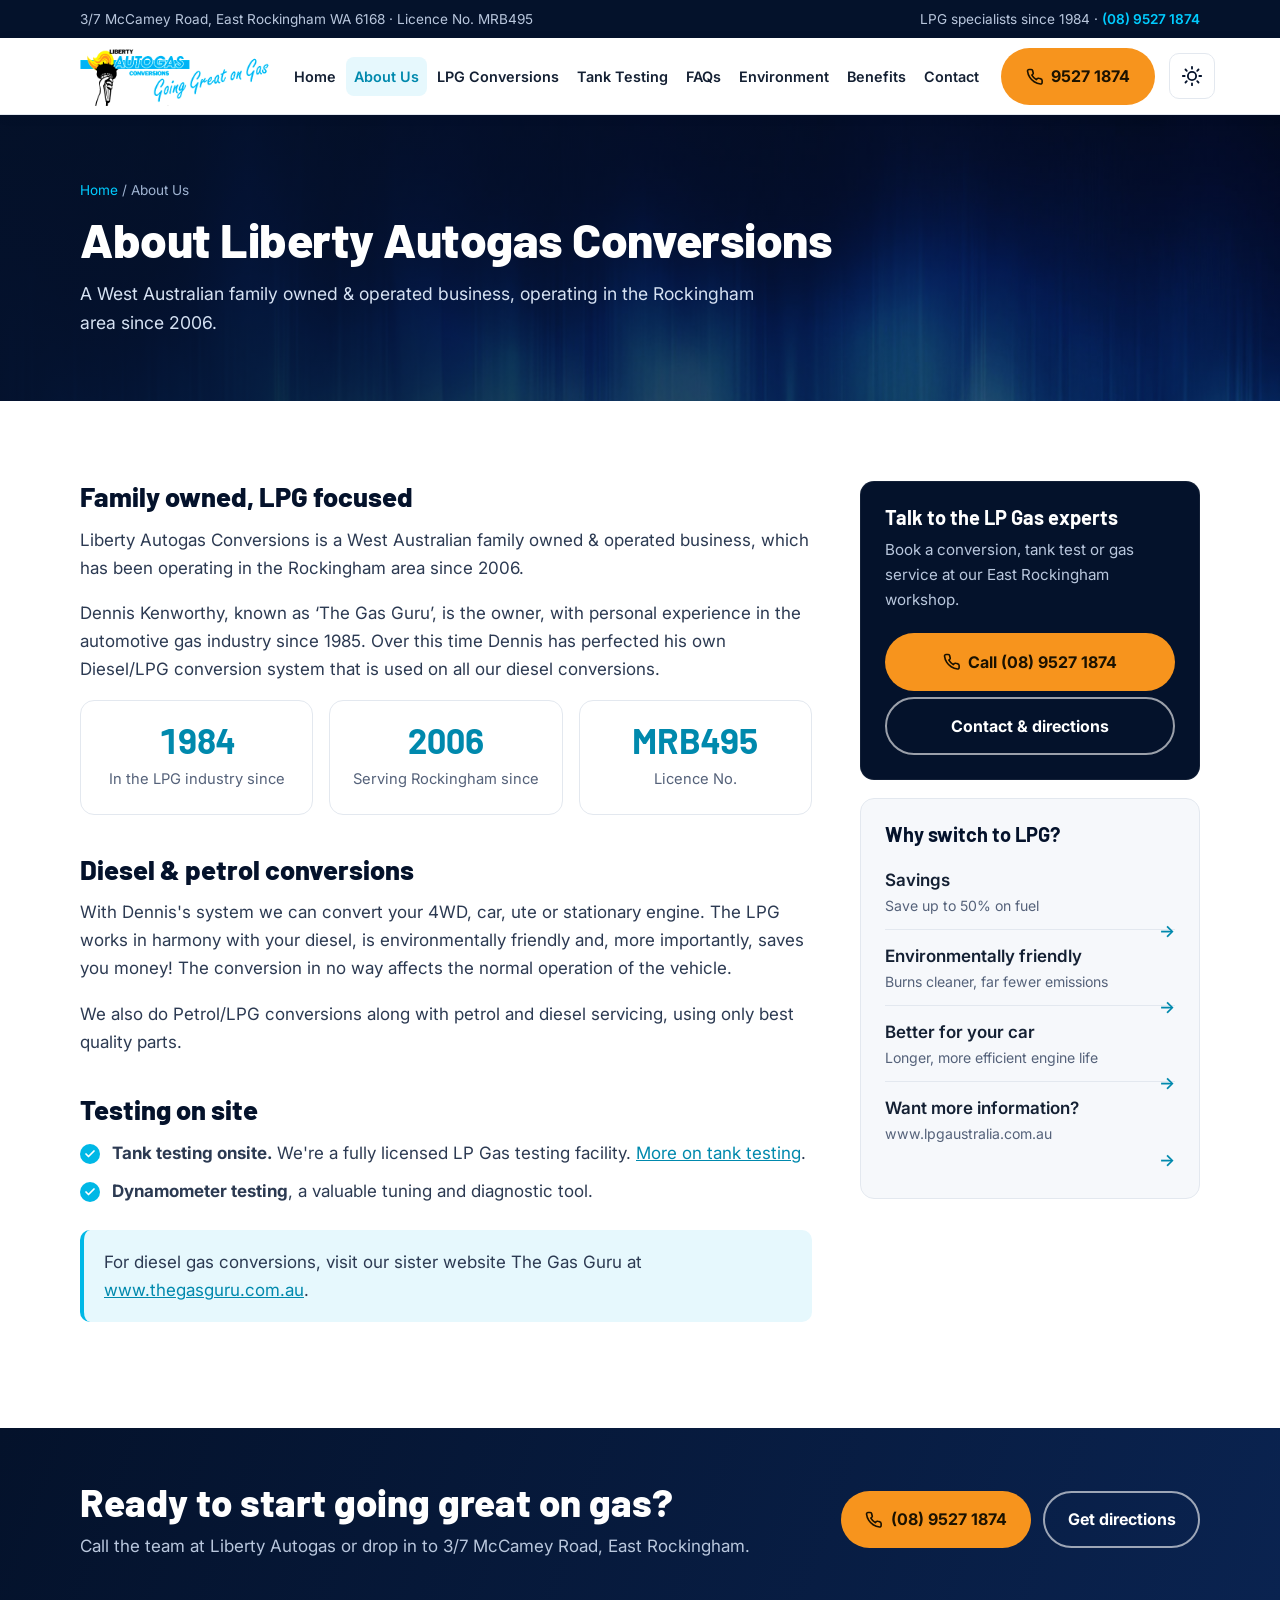
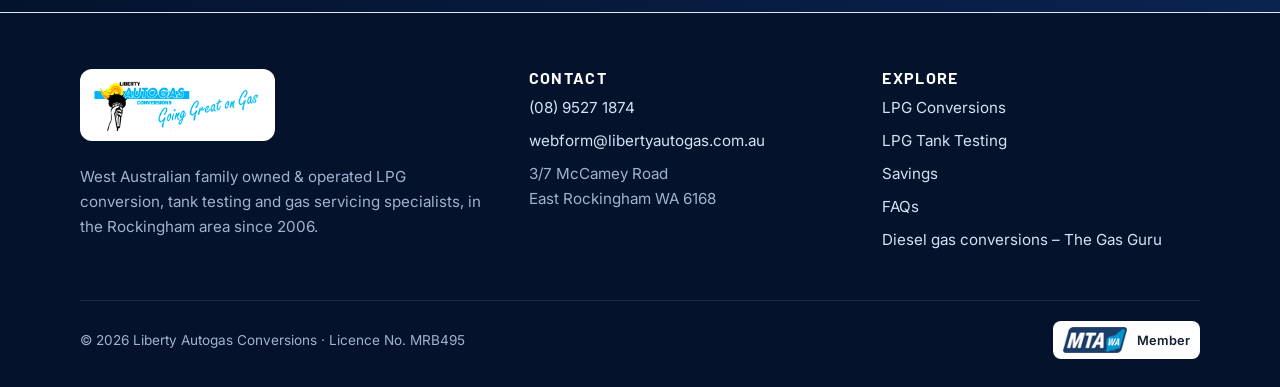
==== about.html @ 3447b06b "Initial commit: liberty-autogas site" ====
<!doctype html>
<html lang="en-AU">
<head>
  <meta charset="utf-8">
  <meta name="viewport" content="width=device-width, initial-scale=1">
  <title>About Us | Liberty Autogas Conversions, East Rockingham</title>
  <meta name="description" content="Liberty Autogas Conversions is a West Australian family owned and operated LPG business in the Rockingham area since 2006, run by Dennis Kenworthy, The Gas Guru.">
  <meta name="theme-color" content="#04122b">
  <script>try{var t=localStorage.getItem("la-theme");if(t==="dark"||t==="light")document.documentElement.setAttribute("data-theme",t)}catch(e){}</script>
  <link rel="preconnect" href="https://fonts.googleapis.com">
  <link rel="preconnect" href="https://fonts.gstatic.com" crossorigin>
  <link href="https://fonts.googleapis.com/css2?family=Barlow:wght@700;800&family=Inter:wght@400;600;700;800&display=swap" rel="stylesheet">
  <link rel="stylesheet" href="css/style.css">
</head>
<body>
<a class="skip" href="#main">Skip to content</a>
<div class="topbar">
  <div class="container">
    <span>3/7 McCamey Road, East Rockingham WA 6168 &middot; Licence No. MRB495</span>
    <span>LPG specialists since 1984 &middot; <a href="tel:+61895271874">(08) 9527 1874</a></span>
  </div>
</div>
<header class="site-header">
  <div class="container">
    <a class="logo" href="index.html" aria-label="Liberty Autogas Conversions home"><img src="images/liberty-autogas-logo.png" width="500" height="156" alt="Liberty Autogas Conversions - Going Great on Gas"></a>
    <nav class="nav" id="site-nav" aria-label="Main">
      <ul>
        <li><a href="index.html">Home</a></li>
        <li><a href="about.html" aria-current="page">About Us</a></li>
        <li><a href="conversions.html">LPG Conversions</a></li>
        <li><a href="lpg-tank-testing.html">Tank Testing</a></li>
        <li><a href="faq.html">FAQs</a></li>
        <li><a href="environment.html">Environment</a></li>
        <li><a href="benefits.html">Benefits</a></li>
        <li><a href="contact.html">Contact</a></li>
      </ul>
    </nav>
    <a class="btn btn-flame header-call" href="tel:+61895271874" aria-label="Call Liberty Autogas on 08 9527 1874"><svg viewBox="0 0 24 24" fill="none" stroke="currentColor" stroke-width="2.2" stroke-linecap="round" stroke-linejoin="round" aria-hidden="true"><path d="M22 16.9v3a2 2 0 0 1-2.2 2 19.8 19.8 0 0 1-8.6-3.1 19.5 19.5 0 0 1-6-6A19.8 19.8 0 0 1 2.1 4.2 2 2 0 0 1 4.1 2h3a2 2 0 0 1 2 1.7c.1.9.4 1.8.7 2.7a2 2 0 0 1-.5 2.1L8 9.8a16 16 0 0 0 6 6l1.3-1.3a2 2 0 0 1 2.1-.4c.9.3 1.8.6 2.7.7a2 2 0 0 1 1.7 2z"/></svg><span class="label"><span class="label-long">Call </span>9527 1874</span></a>
    <button class="theme-toggle" type="button" aria-label="Switch to dark mode" aria-pressed="false"><svg class="sun" viewBox="0 0 24 24" fill="none" stroke="currentColor" stroke-width="2" stroke-linecap="round" aria-hidden="true"><circle cx="12" cy="12" r="4.5"/><path d="M12 2v2M12 20v2M4.9 4.9l1.4 1.4M17.7 17.7l1.4 1.4M2 12h2M20 12h2M4.9 19.1l1.4-1.4M17.7 6.3l1.4-1.4"/></svg><svg class="moon" viewBox="0 0 24 24" fill="none" stroke="currentColor" stroke-width="2" stroke-linecap="round" stroke-linejoin="round" aria-hidden="true"><path d="M21 12.8A9 9 0 1 1 11.2 3a7 7 0 0 0 9.8 9.8z"/></svg></button>
    <button class="menu-toggle" type="button" aria-controls="site-nav" aria-expanded="false" aria-label="Open menu"><span></span></button>
  </div>
</header>
<main id="main">
<section class="page-hero">
  <div class="container">
    <div class="crumbs"><a href="index.html">Home</a> / About Us</div>
    <h1>About Liberty Autogas Conversions</h1>
    <p>A West Australian family owned &amp; operated business, operating in the Rockingham area since 2006.</p>
  </div>
</section>
<section class="section"><div class="container layout"><div class="prose">
      <h2>Family owned, LPG focused</h2>
      <p>Liberty Autogas Conversions is a West Australian family owned &amp; operated business, which has been operating in the Rockingham area since 2006.</p>
      <p>Dennis Kenworthy, known as &lsquo;The Gas Guru&rsquo;, is the owner, with personal experience in the automotive gas industry since 1985. Over this time Dennis has perfected his own Diesel/LPG conversion system that is used on all our diesel conversions.</p>
      <div class="stat-row">
        <div class="stat"><strong>1984</strong><span>In the LPG industry since</span></div>
        <div class="stat"><strong>2006</strong><span>Serving Rockingham since</span></div>
        <div class="stat"><strong>MRB495</strong><span>Licence No.</span></div>
      </div>
      <h2>Diesel &amp; petrol conversions</h2>
      <p>With Dennis's system we can convert your 4WD, car, ute or stationary engine. The LPG works in harmony with your diesel, is environmentally friendly and, more importantly, saves you money! The conversion in no way affects the normal operation of the vehicle.</p>
      <p>We also do Petrol/LPG conversions along with petrol and diesel servicing, using only best quality parts.</p>
      <h2>Testing on site</h2>
      <ul class="ticks">
        <li><strong>Tank testing onsite.</strong> We're a fully licensed LP Gas testing facility. <a href="lpg-tank-testing.html">More on tank testing</a>.</li>
        <li><strong>Dynamometer testing</strong>, a valuable tuning and diagnostic tool.</li>
      </ul>
      <div class="note"><p>For diesel gas conversions, visit our sister website The Gas Guru at <a href="https://www.thegasguru.com.au" target="_blank" rel="noopener">www.thegasguru.com.au</a>.</p></div>
</div>
    <aside class="sidebar">
      <div class="side-card dark">
        <h3>Talk to the LP Gas experts</h3>
        <p>Book a conversion, tank test or gas service at our East Rockingham workshop.</p>
        <a class="btn btn-flame" href="tel:+61895271874"><svg viewBox="0 0 24 24" fill="none" stroke="currentColor" stroke-width="2.2" stroke-linecap="round" stroke-linejoin="round" aria-hidden="true"><path d="M22 16.9v3a2 2 0 0 1-2.2 2 19.8 19.8 0 0 1-8.6-3.1 19.5 19.5 0 0 1-6-6A19.8 19.8 0 0 1 2.1 4.2 2 2 0 0 1 4.1 2h3a2 2 0 0 1 2 1.7c.1.9.4 1.8.7 2.7a2 2 0 0 1-.5 2.1L8 9.8a16 16 0 0 0 6 6l1.3-1.3a2 2 0 0 1 2.1-.4c.9.3 1.8.6 2.7.7a2 2 0 0 1 1.7 2z"/></svg> Call (08) 9527 1874</a>
        <a class="btn btn-ghost" href="contact.html">Contact &amp; directions</a>
      </div>
      <div class="side-card">
        <h3>Why switch to LPG?</h3>
        <ul class="side-links">
          <li><a href="savings.html">Savings<small>Save up to 50% on fuel</small></a></li>
          <li><a href="environment.html">Environmentally friendly<small>Burns cleaner, far fewer emissions</small></a></li>
          <li><a href="benefits.html">Better for your car<small>Longer, more efficient engine life</small></a></li>
          <li><a href="https://www.lpgaustralia.com.au" target="_blank" rel="noopener">Want more information?<small>www.lpgaustralia.com.au</small></a></li>
        </ul>
      </div>
    </aside>
</div></section>
<section class="band">
  <div class="container">
    <div>
      <h2>Ready to start going great on gas?</h2>
      <p>Call the team at Liberty Autogas or drop in to 3/7 McCamey Road, East Rockingham.</p>
    </div>
    <div class="band-actions">
      <a class="btn btn-flame" href="tel:+61895271874"><svg viewBox="0 0 24 24" fill="none" stroke="currentColor" stroke-width="2.2" stroke-linecap="round" stroke-linejoin="round" aria-hidden="true"><path d="M22 16.9v3a2 2 0 0 1-2.2 2 19.8 19.8 0 0 1-8.6-3.1 19.5 19.5 0 0 1-6-6A19.8 19.8 0 0 1 2.1 4.2 2 2 0 0 1 4.1 2h3a2 2 0 0 1 2 1.7c.1.9.4 1.8.7 2.7a2 2 0 0 1-.5 2.1L8 9.8a16 16 0 0 0 6 6l1.3-1.3a2 2 0 0 1 2.1-.4c.9.3 1.8.6 2.7.7a2 2 0 0 1 1.7 2z"/></svg> (08) 9527 1874</a>
      <a class="btn btn-ghost" href="contact.html">Get directions</a>
    </div>
  </div>
</section>
</main>
<footer class="site-footer">
  <div class="container">
    <div class="footer-grid">
      <div>
        <a class="footer-logo" href="index.html"><img loading="lazy" decoding="async" src="images/liberty-autogas-logo.png" width="500" height="156" alt="Liberty Autogas Conversions"></a>
        <p>West Australian family owned &amp; operated LPG conversion, tank testing and gas servicing specialists, in the Rockingham area since 2006.</p>
      </div>
      <div>
        <h3>Contact</h3>
        <ul>
          <li><a href="tel:+61895271874">(08) 9527 1874</a></li>
          <li><a href="mailto:webform@libertyautogas.com.au">webform@libertyautogas.com.au</a></li>
          <li>3/7 McCamey Road<br>East Rockingham WA 6168</li>
        </ul>
      </div>
      <div>
        <h3>Explore</h3>
        <ul>
          <li><a href="conversions.html">LPG Conversions</a></li>
          <li><a href="lpg-tank-testing.html">LPG Tank Testing</a></li>
          <li><a href="savings.html">Savings</a></li>
          <li><a href="faq.html">FAQs</a></li>
          <li><a href="https://www.thegasguru.com.au" target="_blank" rel="noopener">Diesel gas conversions &ndash; The Gas Guru</a></li>
        </ul>
      </div>
    </div>
    <div class="footer-bottom">
      <span>&copy; <span id="year">2026</span> Liberty Autogas Conversions &middot; Licence No. MRB495</span>
      <a class="mta" href="https://www.mtawa.com.au" target="_blank" rel="noopener"><img loading="lazy" decoding="async" src="images/MTA_Logo.png" width="74" height="30" alt="MTA - Motor Trade Association of Western Australia"> Member</a>
    </div>
  </div>
</footer>
<div class="call-bar">
  <a class="btn btn-flame" href="tel:+61895271874"><svg viewBox="0 0 24 24" fill="none" stroke="currentColor" stroke-width="2.2" stroke-linecap="round" stroke-linejoin="round" aria-hidden="true"><path d="M22 16.9v3a2 2 0 0 1-2.2 2 19.8 19.8 0 0 1-8.6-3.1 19.5 19.5 0 0 1-6-6A19.8 19.8 0 0 1 2.1 4.2 2 2 0 0 1 4.1 2h3a2 2 0 0 1 2 1.7c.1.9.4 1.8.7 2.7a2 2 0 0 1-.5 2.1L8 9.8a16 16 0 0 0 6 6l1.3-1.3a2 2 0 0 1 2.1-.4c.9.3 1.8.6 2.7.7a2 2 0 0 1 1.7 2z"/></svg> Call now</a>
  <a class="btn btn-cyan" href="contact.html"><svg viewBox="0 0 24 24" fill="none" stroke="currentColor" stroke-width="2" stroke-linecap="round" stroke-linejoin="round" aria-hidden="true"><path d="M20 10c0 6-8 12-8 12s-8-6-8-12a8 8 0 0 1 16 0z"/><circle cx="12" cy="10" r="3"/></svg> Find us</a>
</div>
<button class="to-top" type="button" aria-label="Back to top"><svg viewBox="0 0 24 24" fill="none" stroke="currentColor" stroke-width="2.5" stroke-linecap="round" stroke-linejoin="round" aria-hidden="true"><path d="M18 15l-6-6-6 6"/></svg></button>
<script src="js/main.js"></script>
</body>
</html>
---- css/style.css ----
/* Liberty Autogas Conversions — refreshed site styles */
:root {
  --cyan: #00b8e6;        /* brand cyan (old site used #0CF), deepened slightly for contrast */
  --cyan-bright: #00ccff;
  --cyan-soft: #e6f8fd;
  --navy: #04122b;
  --navy-2: #0a2350;
  --flame: #f7941d;       /* torch flame / "hybrid" badge orange */
  --flame-dark: #d97706;
  --ink: #142033;
  --muted: #55627a;
  --line: #e3e8ef;
  --bg: #f6f8fb;
  --white: #ffffff;
  --radius: 14px;
  --shadow: 0 10px 30px rgba(4, 18, 43, .08);
  --max: 1160px;
}

*, *::before, *::after { box-sizing: border-box; }
html { -webkit-text-size-adjust: 100%; scroll-behavior: smooth; }
body {
  margin: 0;
  font-family: "Inter", system-ui, -apple-system, "Segoe UI", Roboto, Arial, sans-serif;
  font-size: 17px;
  line-height: 1.65;
  color: var(--ink);
  background: var(--body-bg);
  overflow-x: hidden;
}
img { max-width: 100%; height: auto; display: block; }
a { color: var(--link); }
a:hover { color: var(--link-hover); }
h1, h2, h3 { font-family: "Barlow", "Inter", system-ui, sans-serif; line-height: 1.15; margin: 0 0 .5em; color: var(--heading); }
h1 { font-size: clamp(2.1rem, 5.5vw, 3.6rem); font-weight: 800; letter-spacing: -.01em; }
h2 { font-size: clamp(1.6rem, 3.6vw, 2.4rem); font-weight: 800; }
h3 { font-size: 1.25rem; font-weight: 700; }
p { margin: 0 0 1em; }

.container { width: 100%; max-width: var(--max); margin: 0 auto; padding: 0 20px; }
.skip { position: absolute; left: -9999px; }
.skip:focus { left: 12px; top: 12px; z-index: 100; background: var(--surface); padding: 8px 12px; }

/* ---------- Buttons ---------- */
.btn {
  display: inline-flex; align-items: center; justify-content: center; gap: .5em;
  padding: .85em 1.4em; border-radius: 999px; font-weight: 700; font-size: 1rem;
  text-decoration: none; border: 2px solid transparent; transition: .2s ease; cursor: pointer;
  white-space: nowrap;
}
.btn svg { width: 1.1em; height: 1.1em; flex: none; }
.btn-flame { background: var(--flame); color: #1b1200; }
.btn-flame:hover { background: var(--flame-dark); color: #fff; }
.btn-cyan { background: var(--cyan); color: #fff; }
.btn-cyan:hover { background: var(--navy-2); color: #fff; }
.btn-ghost { border-color: rgba(255,255,255,.6); color: #fff; }
.btn-ghost:hover { background: #fff; color: var(--navy); }

/* ---------- Top bar ---------- */
.topbar { background: var(--navy); color: #b9c7dd; font-size: .85rem; }
.topbar .container { display: flex; justify-content: space-between; gap: 16px; padding-top: 8px; padding-bottom: 8px; }
.topbar a { color: var(--cyan-bright); text-decoration: none; font-weight: 600; }

/* ---------- Header ---------- */
.site-header { position: sticky; top: 0; z-index: 50; background: var(--header-bg); border-bottom: 1px solid var(--line); box-shadow: 0 2px 12px rgba(4,18,43,.05); }
.site-header .container { display: flex; align-items: center; gap: 14px; min-height: 76px; }
.logo { flex: none; display: block; }
.logo img { height: 60px; width: auto; }
.nav { margin-left: auto; }
.nav ul { list-style: none; margin: 0; padding: 0; display: flex; gap: 2px; }
.nav a {
  display: block; padding: 8px 11px; border-radius: 8px; text-decoration: none;
  color: var(--ink); font-weight: 600; font-size: .95rem; white-space: nowrap;
}
.nav a:hover { background: var(--cyan-soft); color: var(--heading); }
.nav a[aria-current="page"] { color: var(--link); background: var(--cyan-soft); }
.header-call { flex: none; }
.menu-toggle {
  display: none; margin-left: 8px; width: 46px; height: 46px; border-radius: 10px;
  border: 1px solid var(--line); background: var(--surface); cursor: pointer; padding: 0;
  align-items: center; justify-content: center;
}
.menu-toggle span, .menu-toggle span::before, .menu-toggle span::after {
  display: block; width: 22px; height: 2.5px; background: var(--heading); border-radius: 2px; position: relative; transition: .2s;
}
.menu-toggle span::before, .menu-toggle span::after { content: ""; position: absolute; left: 0; }
.menu-toggle span::before { top: -7px; }
.menu-toggle span::after { top: 7px; }
.menu-open .menu-toggle span { background: transparent; }
.menu-open .menu-toggle span::before { top: 0; transform: rotate(45deg); }
.menu-open .menu-toggle span::after { top: 0; transform: rotate(-45deg); }

/* ---------- Hero ---------- */
.hero {
  position: relative; color: #fff; overflow: hidden;
  background: var(--navy) url("../images/PageBG1.jpg") center bottom / cover no-repeat;
}
.hero::before { content: ""; position: absolute; inset: 0; background: linear-gradient(100deg, rgba(4,18,43,.92) 0%, rgba(4,18,43,.7) 55%, rgba(4,18,43,.25) 100%); }
.hero .container { position: relative; display: grid; grid-template-columns: 1.3fr .7fr; gap: 40px; align-items: center; padding-top: 88px; padding-bottom: 96px; }
.hero h1 { color: #fff; }
.hero h1 em { font-style: normal; color: var(--cyan-bright); }
.eyebrow { display: inline-block; font-size: .8rem; font-weight: 700; letter-spacing: .14em; text-transform: uppercase; color: var(--cyan-bright); margin-bottom: 14px; }
.hero .lead { font-size: 1.15rem; color: #d6e2f3; max-width: 36em; }
.hero-actions { display: flex; flex-wrap: wrap; gap: 12px; margin-top: 26px; }
.hero-badge { justify-self: center; max-width: 340px; transform: rotate(-4deg); filter: drop-shadow(0 12px 30px rgba(0,0,0,.4)); }
.hero-facts { display: flex; flex-wrap: wrap; gap: 10px 28px; margin: 30px 0 0; padding: 0; list-style: none; color: #c4d3ea; font-size: .95rem; }
.hero-facts li::before { content: "✓"; color: var(--cyan-bright); font-weight: 800; margin-right: 8px; }

.page-hero { position: relative; color: #fff; background: var(--navy) url("../images/PageBG1.jpg") center 80% / cover no-repeat; }
.page-hero::before { content: ""; position: absolute; inset: 0; background: linear-gradient(90deg, rgba(4,18,43,.92), rgba(4,18,43,.55)); }
.page-hero .container { position: relative; padding-top: 64px; padding-bottom: 64px; }
.page-hero h1 { color: #fff; font-size: clamp(2rem, 5vw, 3rem); margin-bottom: .25em; }
.page-hero p { color: #d6e2f3; font-size: 1.1rem; max-width: 40em; margin: 0; }
.crumbs { font-size: .85rem; color: #9fb3d1; margin-bottom: 10px; }
.crumbs a { color: var(--cyan-bright); text-decoration: none; }

/* ---------- Sections ---------- */
.section { padding: 80px 0; }
.section-alt { background: var(--bg); }
.section-head { max-width: 720px; margin: 0 0 40px; }
.section-head.center { margin-left: auto; margin-right: auto; text-align: center; }
.section-head p { color: var(--muted); font-size: 1.08rem; }
.kicker { font-size: .8rem; font-weight: 800; letter-spacing: .14em; text-transform: uppercase; color: var(--link); display: block; margin-bottom: 8px; }

.grid { display: grid; gap: 22px; }
.grid-4 { grid-template-columns: repeat(4, 1fr); }
.grid-3 { grid-template-columns: repeat(3, 1fr); }
.grid-2 { grid-template-columns: repeat(2, 1fr); }

.card {
  background: var(--surface); border: 1px solid var(--line); border-radius: var(--radius); padding: 28px;
  box-shadow: var(--shadow); display: flex; flex-direction: column;
}
.card p { color: var(--muted); }
.card .more { margin-top: auto; font-weight: 700; text-decoration: none; }
.card .more::after { content: " →"; }
.icon {
  width: 54px; height: 54px; border-radius: 14px; display: grid; place-items: center;
  background: var(--cyan-soft); color: var(--link); margin-bottom: 18px;
}
.icon svg { width: 28px; height: 28px; }
.card-dark { background: var(--navy); border-color: var(--navy); color: #d6e2f3; }
.card-dark h3 { color: #fff; }
.card-dark p { color: #b9c7dd; }
.card-dark .icon { background: rgba(0,204,255,.12); color: var(--cyan-bright); }
.card-dark .more { color: var(--cyan-bright); }

.split { display: grid; grid-template-columns: 1.1fr .9fr; gap: 56px; align-items: center; }
.ticks { list-style: none; padding: 0; margin: 0 0 1.2em; }
.ticks li { position: relative; padding-left: 32px; margin-bottom: 10px; }
.ticks li::before {
  content: ""; position: absolute; left: 0; top: .3em; width: 20px; height: 20px; border-radius: 50%;
  background: var(--cyan) url("data:image/svg+xml,%3Csvg xmlns='http://www.w3.org/2000/svg' viewBox='0 0 24 24' fill='none' stroke='white' stroke-width='3.5' stroke-linecap='round' stroke-linejoin='round'%3E%3Cpolyline points='20 6 9 17 4 12'/%3E%3C/svg%3E") center / 12px no-repeat;
}
.stat-row { display: grid; grid-template-columns: repeat(3, 1fr); gap: 16px; }
.stat { background: var(--surface); border: 1px solid var(--line); border-radius: var(--radius); padding: 22px; text-align: center; }
.stat strong { display: block; font-family: "Barlow", sans-serif; font-size: 2.2rem; line-height: 1; color: var(--link); margin-bottom: 6px; }
.stat span { font-size: .92rem; color: var(--muted); }

.figure { background: var(--surface); border: 1px solid var(--line); border-radius: var(--radius); padding: 22px; box-shadow: var(--shadow); }
.figure img { margin: 0 auto; }
.figure figcaption { font-size: .88rem; color: var(--muted); margin-top: 12px; text-align: center; }
.parts { display: flex; flex-wrap: wrap; gap: 16px; justify-content: center; margin-top: 18px; }
.parts figure { margin: 0; text-align: center; }
.parts figcaption { font-size: .85rem; color: var(--muted); margin-top: 6px; }

.brands { display: flex; flex-wrap: wrap; gap: 10px; margin: 8px 0 0; padding: 0; list-style: none; }
.brands li { background: var(--cyan-soft); color: var(--heading); font-weight: 700; border-radius: 999px; padding: 6px 14px; font-size: .92rem; }

/* Callout band */
.band { background: linear-gradient(110deg, var(--navy) 0%, var(--navy-2) 100%); color: #fff; }
.band .container { display: flex; align-items: center; justify-content: space-between; gap: 24px; padding-top: 52px; padding-bottom: 52px; }
.band h2 { color: #fff; margin-bottom: .2em; }
.band p { color: #b9c7dd; margin: 0; }
.band-actions { display: flex; gap: 12px; flex-wrap: wrap; flex: none; }

.note { background: var(--cyan-soft); border-left: 4px solid var(--cyan); border-radius: 10px; padding: 18px 20px; margin: 1.5em 0; }
.note p:last-child { margin: 0; }

/* Page layout with sidebar */
.layout { display: grid; grid-template-columns: minmax(0, 1fr) 340px; gap: 48px; align-items: start; }
.prose h2 { font-size: 1.7rem; margin-top: 1.4em; }
.prose h2:first-child { margin-top: 0; }
.prose p, .prose li { color: var(--text-2); }
.sidebar { display: grid; gap: 18px; position: sticky; top: 100px; }
.side-card { background: var(--bg); border: 1px solid var(--line); border-radius: var(--radius); padding: 24px; }
.side-card h3 { margin-bottom: .4em; }
.side-card p { font-size: .95rem; color: var(--muted); }
.side-card.dark { background: var(--navy); border-color: var(--navy); }
.side-card.dark h3 { color: #fff; }
.side-card.dark p { color: #b9c7dd; }
.side-card .btn { width: 100%; margin-top: 6px; }
.side-links { list-style: none; margin: 0; padding: 0; }
.side-links li + li { border-top: 1px solid var(--line); }
.side-links a { display: block; padding: 12px 0; text-decoration: none; font-weight: 600; color: var(--ink); }
.side-links a::after { content: "→"; float: right; color: var(--link); }
.side-links a:hover { color: var(--link); }
.side-links small { display: block; font-weight: 400; color: var(--muted); font-size: .88rem; }

/* Tables */
.table-wrap { overflow-x: auto; -webkit-overflow-scrolling: touch; border: 1px solid var(--line); border-radius: var(--radius); margin: 1.2em 0 1.8em; background: var(--surface); }
table { width: 100%; border-collapse: collapse; font-size: .95rem; }
th, td { padding: 12px 14px; text-align: left; border-bottom: 1px solid var(--line); white-space: nowrap; }
thead th { background: var(--navy); color: #fff; font-weight: 700; }
tbody tr:nth-child(even) { background: var(--bg); }
tbody tr:last-child td { border-bottom: 0; }
td.num, th.num { text-align: right; }
td.hi { color: var(--link); font-weight: 800; }

/* Emissions bars */
.bars { display: grid; gap: 14px; margin: 1em 0 2em; }
.bar-row { display: grid; grid-template-columns: 210px 1fr 54px; gap: 12px; align-items: center; font-size: .95rem; }
.bar { height: 12px; background: var(--line); border-radius: 999px; overflow: hidden; }
.bar i { display: block; height: 100%; background: linear-gradient(90deg, var(--cyan), var(--cyan-bright)); border-radius: inherit; }
.bar-row b { text-align: right; color: var(--link); }

/* FAQ */
.faq details { border: 1px solid var(--line); border-radius: 12px; background: var(--surface); margin-bottom: 12px; }
.faq summary {
  list-style: none; cursor: pointer; padding: 18px 54px 18px 20px; font-weight: 700; position: relative; color: var(--heading);
}
.faq summary::-webkit-details-marker { display: none; }
.faq summary::after {
  content: "+"; position: absolute; right: 18px; top: 50%; transform: translateY(-50%);
  width: 28px; height: 28px; border-radius: 50%; background: var(--cyan-soft); color: var(--link);
  display: grid; place-items: center; font-size: 1.2rem; line-height: 1;
}
.faq details[open] summary::after { content: "–"; }
.faq .answer { padding: 0 20px 18px; color: var(--text-2); }
.faq .answer ul { margin-top: 0; }

/* Contact */
.contact-grid { display: grid; grid-template-columns: 1fr 1fr; gap: 28px; align-items: stretch; }
.contact-list { list-style: none; padding: 0; margin: 0; display: grid; gap: 18px; }
.contact-list li { display: flex; gap: 16px; align-items: flex-start; }
.contact-list .icon { margin: 0; flex: none; width: 48px; height: 48px; }
.contact-list strong { display: block; color: var(--heading); }
.contact-list a { font-weight: 600; word-break: break-word; }
.map { border-radius: var(--radius); overflow: hidden; border: 1px solid var(--line); min-height: 340px; background: var(--bg); }
.map iframe { width: 100%; height: 100%; min-height: 340px; border: 0; display: block; }

/* ---------- Footer ---------- */
.site-footer { background: var(--navy); color: #9fb3d1; font-size: .95rem; }
.site-footer .container { padding-top: 56px; padding-bottom: 28px; }
.footer-grid { display: grid; grid-template-columns: 1.3fr 1fr 1fr; gap: 36px; }
.footer-logo { background: #fff; border-radius: 12px; padding: 10px 14px; display: inline-block; margin-bottom: 16px; }
.footer-logo img { height: 52px; width: auto; }
.site-footer h3 { color: #fff; font-size: 1rem; letter-spacing: .08em; text-transform: uppercase; }
.site-footer ul { list-style: none; padding: 0; margin: 0; }
.site-footer li { margin-bottom: 8px; }
.site-footer a { color: #d6e2f3; text-decoration: none; }
.site-footer a:hover { color: var(--cyan-bright); }
.footer-bottom { border-top: 1px solid rgba(255,255,255,.1); margin-top: 40px; padding-top: 20px; display: flex; flex-wrap: wrap; justify-content: space-between; gap: 12px; align-items: center; font-size: .85rem; }
.mta { display: inline-flex; align-items: center; gap: 10px; background: #fff; border-radius: 8px; padding: 6px 10px; color: #142033 !important; font-size: .8rem; font-weight: 600; }
.mta img { height: 26px; width: auto; }

/* Mobile sticky call bar */
.call-bar { display: none; }

/* ---------- Responsive ---------- */
@media (max-width: 1400px) {
  .nav a { padding: 8px 8px; font-size: .9rem; }
  .header-call .label-long { display: none; }
}
@media (max-width: 1080px) {
  .topbar { display: none; }
  .menu-toggle { display: inline-flex; }
  .nav {
    position: absolute; left: 0; right: 0; top: 100%; background: var(--surface); border-bottom: 1px solid var(--line);
    box-shadow: 0 16px 30px rgba(4,18,43,.12); margin: 0; opacity: 0; visibility: hidden; transform: translateY(-10px); transition: opacity .25s ease-out, transform .25s ease-out, visibility 0s linear .25s; max-height: calc(100vh - 66px); overflow-y: auto;
  }
  .menu-open .nav { opacity: 1; visibility: visible; transform: none; transition: opacity .25s ease-out, transform .25s ease-out, visibility 0s; }
  .nav ul { flex-direction: column; padding: 10px 20px 18px; gap: 0; }
  .nav li + li { border-top: 1px solid var(--line); }
  .nav a { padding: 14px 4px; font-size: 1.05rem; border-radius: 0; }
  .nav a:hover, .nav a[aria-current="page"] { background: none; }
  .header-call { margin-left: auto; }
  .grid-4 { grid-template-columns: repeat(2, 1fr); }
  .hero .container { grid-template-columns: 1fr; padding-top: 64px; padding-bottom: 72px; }
  .hero-badge { max-width: 240px; justify-self: start; }
  .split, .layout, .contact-grid { grid-template-columns: minmax(0, 1fr); gap: 36px; }
  .sidebar { position: static; }
  .footer-grid { grid-template-columns: 1fr 1fr; }
  .footer-grid > :first-child { grid-column: 1 / -1; }
}
@media (max-width: 720px) {
  body { font-size: 16px; padding-bottom: 68px; }
  .section { padding: 56px 0; }
  .grid-3, .grid-2 { grid-template-columns: 1fr; }
  .band .container { flex-direction: column; align-items: flex-start; }
  .bar-row { grid-template-columns: 1fr 48px; }
  .bar-row .bar { grid-column: 1 / -1; grid-row: 2; }
  .stat-row { grid-template-columns: 1fr 1fr 1fr; gap: 10px; }
  .stat { padding: 16px 8px; }
  .stat strong { font-size: 1.6rem; }
  .call-bar {
    display: flex; position: fixed; left: 0; right: 0; bottom: 0; z-index: 60; gap: 10px;
    padding: 10px 14px calc(10px + env(safe-area-inset-bottom)); background: rgba(4,18,43,.96);
  }
  .call-bar .btn { flex: 1; padding: .8em 1em; }
}
@media (max-width: 560px) {
  .container { padding: 0 16px; }
  .site-header .container { min-height: 66px; gap: 10px; }
  .logo img { height: 46px; }
  .header-call { padding: 0; width: 46px; height: 46px; }
  .header-call .label { display: none; }
  .grid-4 { grid-template-columns: 1fr; }
  .card { padding: 22px; }
  .hero-actions .btn { flex: 1 1 100%; }
  .footer-grid { grid-template-columns: 1fr; }
}

/* =========================================================
   Theme tokens (light default, dark via system or toggle)
   ========================================================= */
:root {
  color-scheme: light;
  --body-bg: #ffffff;
  --surface: #ffffff;
  --heading: var(--navy);
  --text-2: #2c3a52;
  --link: #0089ad;
  --link-hover: var(--navy-2);
  --header-bg: #ffffff;
  --header-bg-scrolled: rgba(255, 255, 255, .82);
  --img-plate: transparent;
  --ease: cubic-bezier(.2, .7, .2, 1);
}
@media (prefers-color-scheme: dark) {
  :root:not([data-theme="light"]) {
    color-scheme: dark;
    --body-bg: #071122; --surface: #0d1b33; --bg: #0a1629;
    --ink: #dbe5f3; --text-2: #c5d2e5; --heading: #f2f6fc; --muted: #9aabc4;
    --line: #1f3050; --cyan-soft: rgba(0, 204, 255, .12);
    --link: #3fd4ff; --link-hover: #9ae9ff;
    --header-bg: #0b172c; --header-bg-scrolled: rgba(11, 23, 44, .82);
    --shadow: 0 10px 30px rgba(0, 0, 0, .35); --img-plate: #ffffff;
  }
}
:root[data-theme="dark"] {
  color-scheme: dark;
  --body-bg: #071122; --surface: #0d1b33; --bg: #0a1629;
  --ink: #dbe5f3; --text-2: #c5d2e5; --heading: #f2f6fc; --muted: #9aabc4;
  --line: #1f3050; --cyan-soft: rgba(0, 204, 255, .12);
  --link: #3fd4ff; --link-hover: #9ae9ff;
  --header-bg: #0b172c; --header-bg-scrolled: rgba(11, 23, 44, .82);
  --shadow: 0 10px 30px rgba(0, 0, 0, .35); --img-plate: #ffffff;
}
body { transition: background-color .3s ease-out, color .3s ease-out; }
/* Logo and diagrams have white backgrounds: sit them on a white plate in dark mode */
.logo { border-radius: 10px; background: var(--img-plate); }
.logo img { border-radius: 10px; }
.figure img, .parts img { background: var(--img-plate); border-radius: 8px; }
.site-footer { border-top: 1px solid var(--line); }
.card-dark { border-color: rgba(255, 255, 255, .06); }
.side-card.dark { border-color: rgba(255, 255, 255, .06); }

/* Theme toggle */
.theme-toggle {
  flex: none; width: 46px; height: 46px; border-radius: 10px; border: 1px solid var(--line);
  background: var(--surface); color: var(--heading); cursor: pointer; padding: 0;
  display: inline-grid; place-items: center; transition: background-color .2s ease-out, border-color .2s ease-out, transform .2s ease-out;
}
.theme-toggle:hover { border-color: var(--cyan); transform: rotate(-12deg); }
.theme-toggle svg { width: 22px; height: 22px; }
.theme-toggle .moon { display: none; }
:root[data-theme="dark"] .theme-toggle .sun { display: none; }
:root[data-theme="dark"] .theme-toggle .moon { display: block; }
@media (prefers-color-scheme: dark) {
  :root:not([data-theme="light"]) .theme-toggle .sun { display: none; }
  :root:not([data-theme="light"]) .theme-toggle .moon { display: block; }
}
@media (max-width: 1080px) { .menu-toggle { margin-left: 0; } }

/* =========================================================
   Motion & interaction
   ========================================================= */
[id] { scroll-margin-top: 96px; }
:focus-visible { outline: 3px solid var(--cyan-bright); outline-offset: 3px; border-radius: 6px; }
.btn:focus-visible { border-radius: 999px; }

/* Sticky header: shadow + blur once scrolled */
.site-header { transition: background-color .3s ease-out, box-shadow .3s ease-out; }
.site-header.scrolled {
  background: var(--header-bg-scrolled);
  -webkit-backdrop-filter: saturate(160%) blur(12px); backdrop-filter: saturate(160%) blur(12px);
  box-shadow: 0 8px 28px rgba(4, 18, 43, .14);
}
.site-header.menu-open { background: var(--header-bg); }

/* Hovers */
.btn { transition: background-color .2s ease-out, color .2s ease-out, border-color .2s ease-out, transform .2s ease-out, box-shadow .2s ease-out; }
.btn:hover { transform: translateY(-2px); box-shadow: 0 8px 20px rgba(4, 18, 43, .18); }
.btn:active { transform: translateY(0); }
.nav a { transition: background-color .2s ease-out, color .2s ease-out; }
.card, .stat, .side-card { transition: transform .3s var(--ease), box-shadow .3s var(--ease), border-color .3s ease-out, background-color .3s ease-out; }
.card:hover { transform: translateY(-4px); box-shadow: 0 18px 40px rgba(4, 18, 43, .14); border-color: rgba(0, 184, 230, .45); }
.card .more { transition: color .2s ease-out; }
.card .more::after { display: inline-block; transition: transform .2s ease-out; }
.card:hover .more::after { transform: translateX(4px); }
.icon { transition: transform .3s var(--ease); }
.card:hover .icon { transform: scale(1.08); }
.side-links a::after { transition: transform .2s ease-out; }
.side-links a:hover::after { transform: translateX(4px); }
.figure { overflow: hidden; }
.figure img, .parts img, .hero-badge { transition: transform .4s var(--ease); }
.figure:hover img, .parts figure:hover img { transform: scale(1.05); }
.hero-badge:hover { transform: rotate(-2deg) scale(1.04); }

/* FAQ accordion (height animated in JS) */
.faq details { transition: border-color .2s ease-out, box-shadow .2s ease-out; }
.faq details[open] { border-color: rgba(0, 184, 230, .45); box-shadow: var(--shadow); }
.faq .answer { overflow: hidden; }
.faq summary::after { transition: transform .25s ease-out, background-color .2s ease-out; }
.faq details[open] summary::after { transform: translateY(-50%) rotate(180deg); }
.faq summary:hover { color: var(--link); }

/* Scroll reveal (only when JS adds .anim to <html>) */
.anim .reveal { opacity: 0; transform: translateY(22px); transition: opacity .5s var(--ease), transform .5s var(--ease); transition-delay: var(--d, 0ms); }
.anim .reveal.in { opacity: 1; transform: none; }

/* Back to top */
.to-top {
  position: fixed; right: 18px; bottom: 22px; z-index: 55; width: 46px; height: 46px; border-radius: 50%;
  border: 0; background: var(--cyan); color: #fff; cursor: pointer; display: grid; place-items: center;
  box-shadow: 0 8px 22px rgba(4, 18, 43, .25); opacity: 0; visibility: hidden; transform: translateY(12px);
  transition: opacity .25s ease-out, transform .25s ease-out, visibility 0s linear .25s, background-color .2s ease-out;
}
.to-top.show { opacity: 1; visibility: visible; transform: none; transition: opacity .25s ease-out, transform .25s ease-out, visibility 0s, background-color .2s ease-out; }
.to-top:hover { background: var(--navy-2); }
.to-top svg { width: 22px; height: 22px; }
@media (max-width: 720px) { .to-top { bottom: calc(80px + env(safe-area-inset-bottom)); right: 14px; } }
.stat strong { font-variant-numeric: tabular-nums; }

@media (prefers-reduced-motion: reduce) {
  html { scroll-behavior: auto; }
  *, *::before, *::after { transition-duration: .01ms !important; transition-delay: 0ms !important; animation-duration: .01ms !important; }
  .anim .reveal { opacity: 1; transform: none; }
  .card:hover, .btn:hover, .figure:hover img, .parts figure:hover img, .hero-badge:hover, .theme-toggle:hover { transform: none; }
}
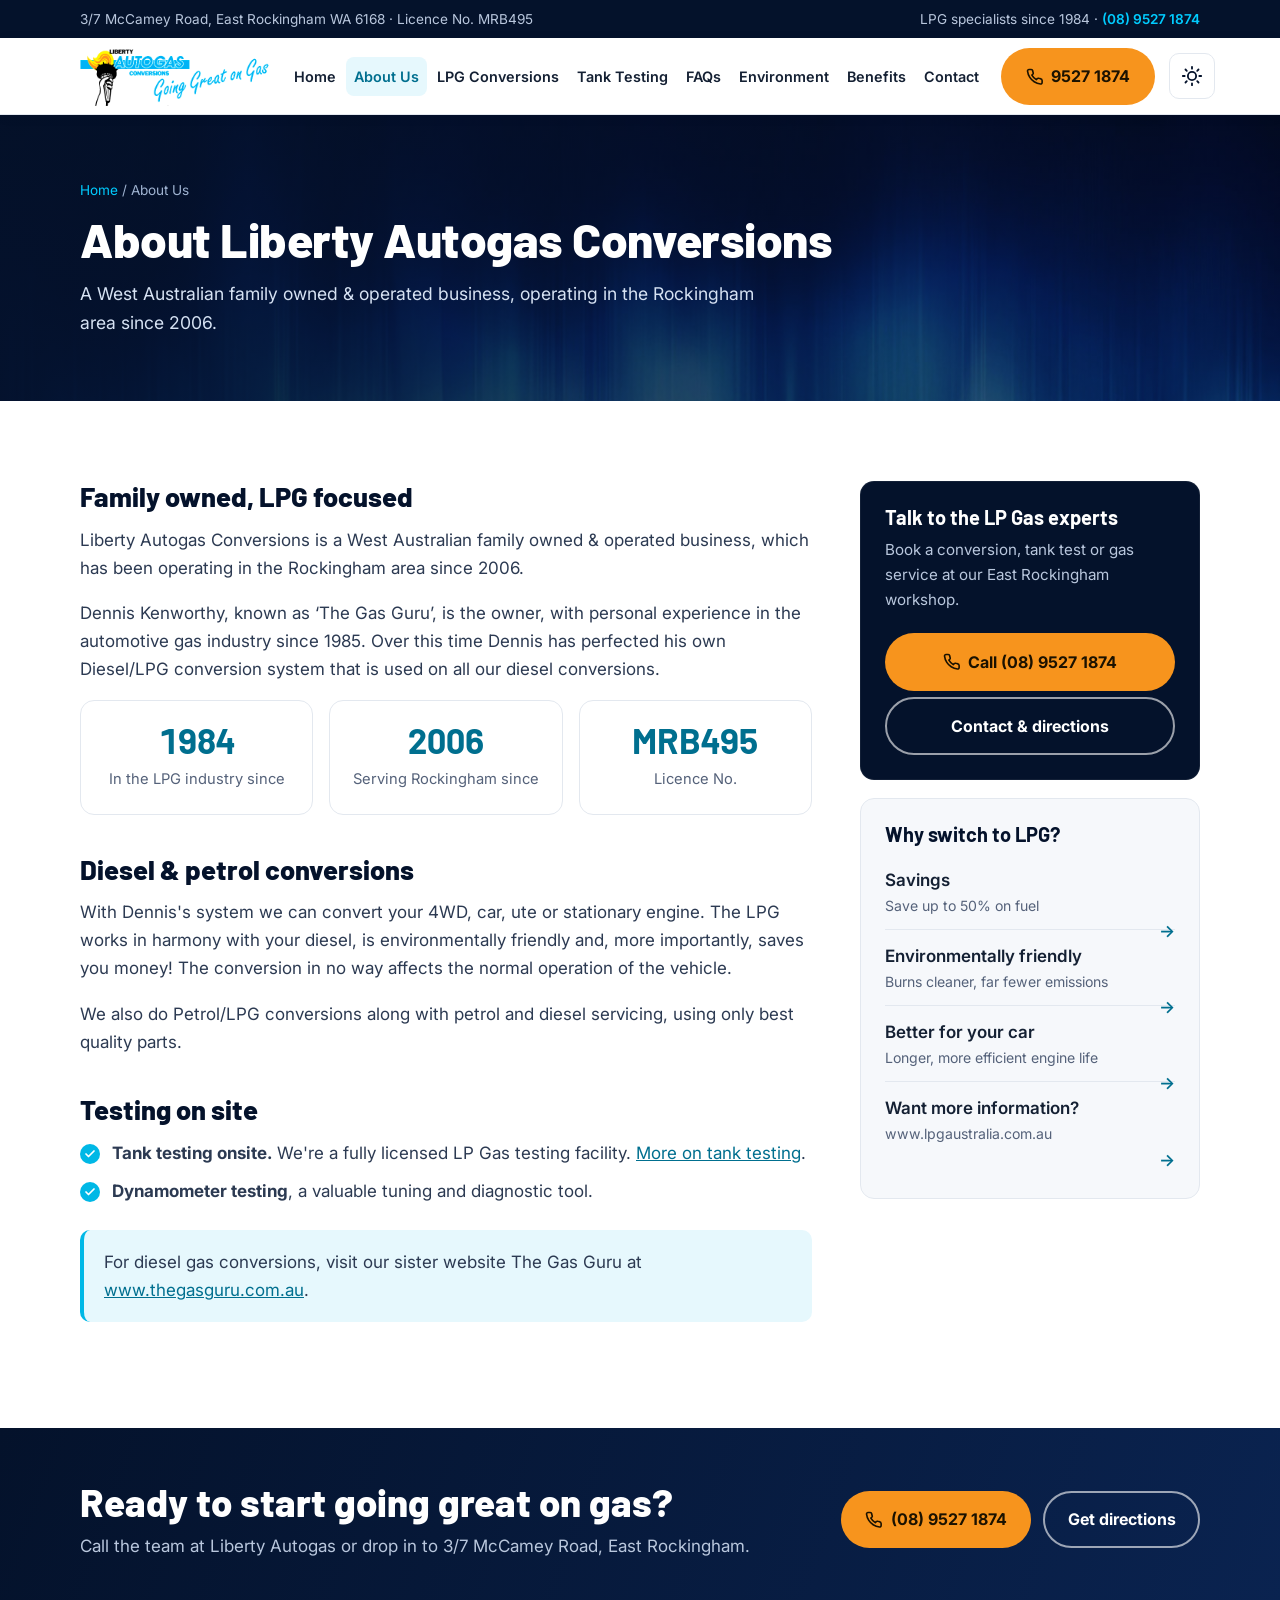
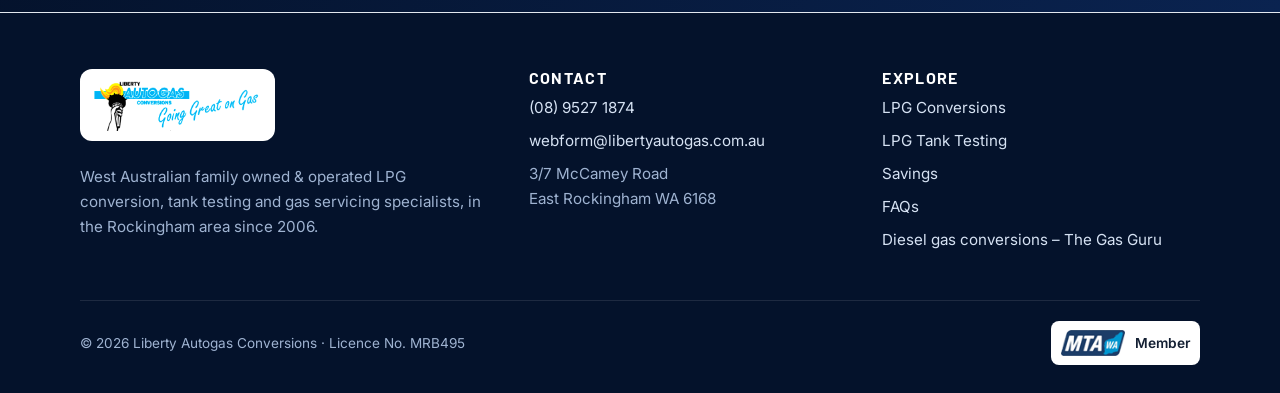
==== commit 1edaa664: "Fix tap targets, contrast, narrow phones and headings; add noindex; correct README claims" ====
--- a/about.html
+++ b/about.html
@@ -3,6 +3,7 @@
 <head>
   <meta charset="utf-8">
   <meta name="viewport" content="width=device-width, initial-scale=1">
+  <meta name="robots" content="noindex">
   <title>About Us | Liberty Autogas Conversions, East Rockingham</title>
   <meta name="description" content="Liberty Autogas Conversions is a West Australian family owned and operated LPG business in the Rockingham area since 2006, run by Dennis Kenworthy, The Gas Guru.">
   <meta name="theme-color" content="#04122b">
--- a/css/style.css
+++ b/css/style.css
@@ -439,3 +439,25 @@
   .anim .reveal { opacity: 1; transform: none; }
   .card:hover, .btn:hover, .figure:hover img, .parts figure:hover img, .hero-badge:hover, .theme-toggle:hover { transform: none; }
 }
+
+/* ---------- Spec fixes, 25 Nov 2026: tap targets, readable text, narrow phones ---------- */
+.vh-h { position: absolute; width: 1px; height: 1px; margin: -1px; padding: 0; overflow: hidden; clip-path: inset(50%); white-space: nowrap; border: 0; }
+@media (max-width: 900px) {
+  .site-footer a:not(.btn):not(:has(img, svg)) { display: inline-block; min-width: 44px; padding-top: 11px; padding-bottom: 11px; }
+  .site-footer ul { gap: 0; }
+  .site-footer li { margin-bottom: 0; padding-top: 0; padding-bottom: 0; align-items: center; }
+  .contact-list a { display: inline-block; padding-top: 11px; padding-bottom: 11px; }
+  .topbar a { display: inline-block; min-height: 44px; line-height: 44px; margin: -6px 0; }
+  .topbar .container { padding-top: 6px; padding-bottom: 6px; align-items: center; }
+}
+.logo { display: inline-flex; align-items: center; min-height: 44px; }
+:root { --link: #006f8f; }
+:root[data-theme="dark"] { --link: #3fd4ff; }
+@media (prefers-color-scheme: dark) { :root:not([data-theme="light"]) { --link: #3fd4ff; } }
+.eyebrow, .kicker, .mta, small { font-size: .86rem; }
+.btn-cyan { background: #006f8f; }
+.menu-toggle { flex: none; }
+.hero-badge { height: auto; }
+.card .more { display: inline-flex; align-items: center; min-height: 44px; }
+.mta { min-height: 44px; }
+@media (max-width: 420px) { .stat-row { grid-template-columns: minmax(0, 1fr); } .site-header .container { gap: 8px; padding-left: 12px; padding-right: 12px; } .logo img { height: 38px; width: auto; object-fit: contain; } .header-call { margin-left: auto; } }
